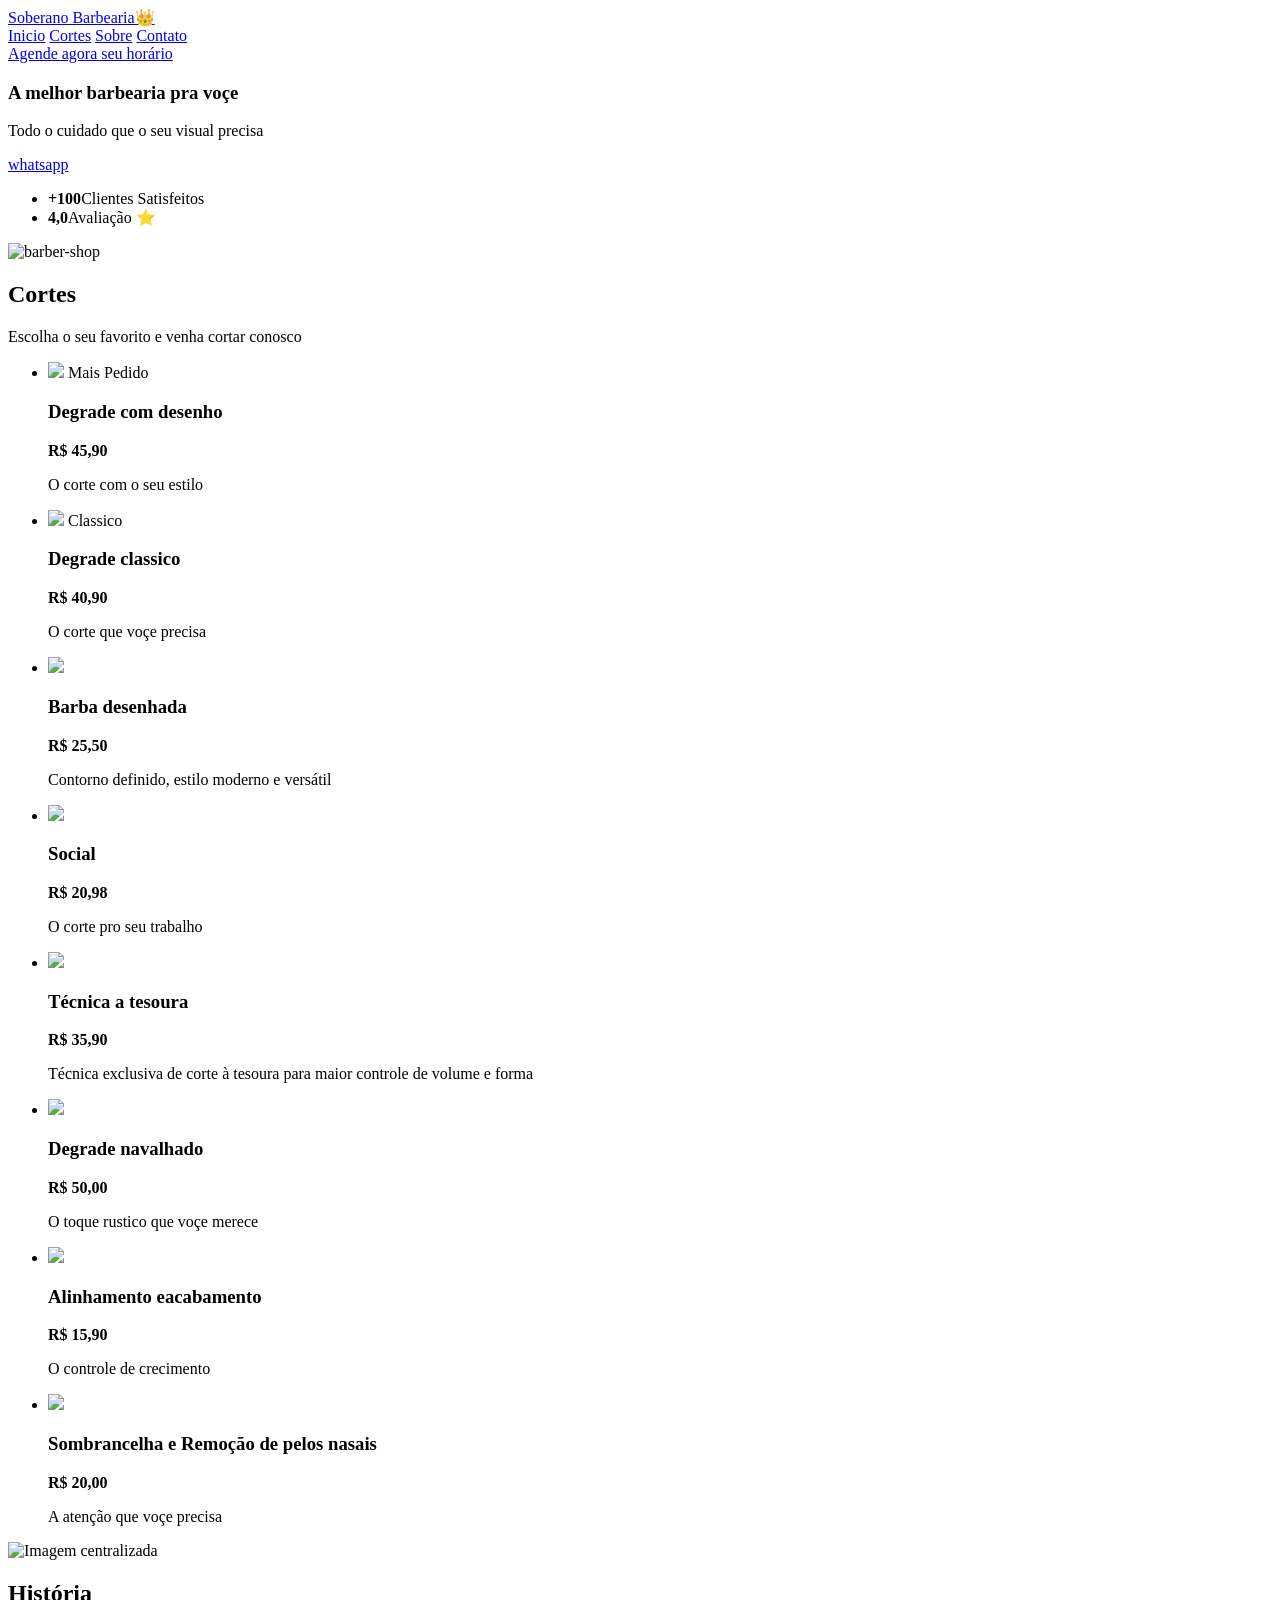
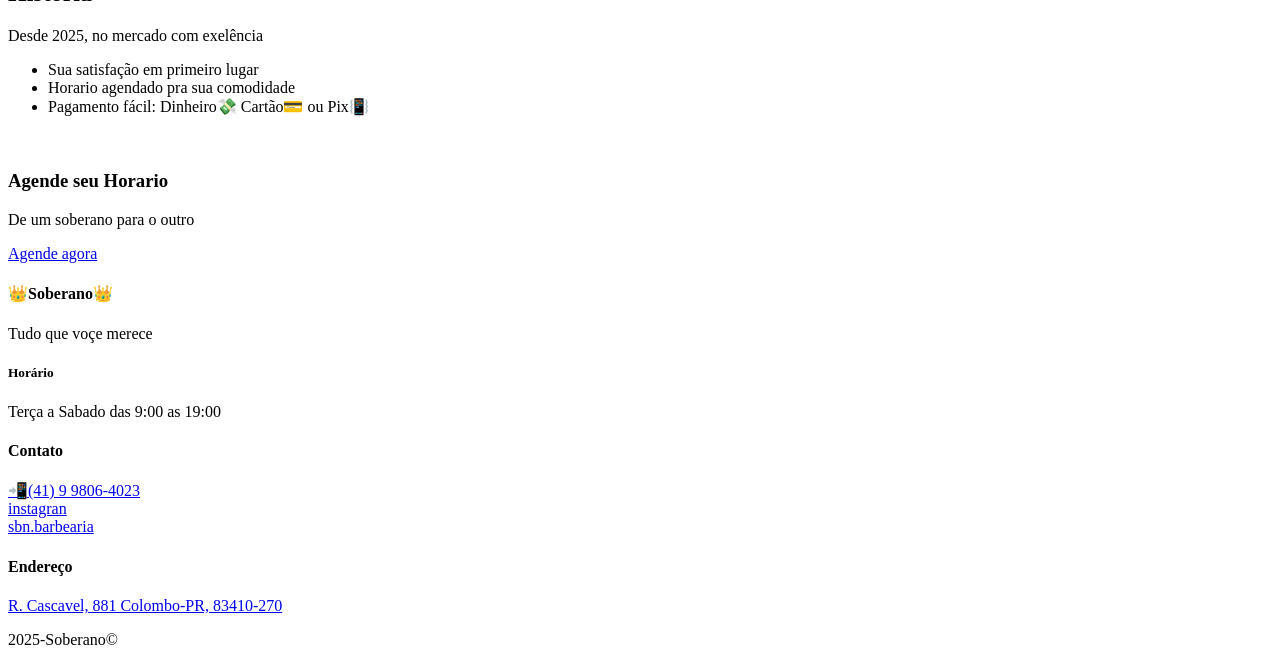
==== Site/index.html @ 10520ab2 "Rename index.html to Site/index.html" ====
<!DOCTYPE html>
<html lang="pt-br">

<head>
    <meta charset="UTF-8">
    <meta name="viewport" content="width=device-width, initial-scale=1.0">
    <link rel="stylesheet" href="styles.css">
    <title>Soberano Barbearia</title>
</head>

<body>
    <header>
        <a href="#" class="logo">Soberano Barbearia👑</a>
        <nav>
            <a href="#">Inicio</a>
            <a href="#Cortes">Cortes</a>
            <a href="#Sobre">Sobre</a>
            <a href="#Contato">Contato</a>
        </nav>
        <a href="https://api.whatsapp.com/send?phone=5541998064023&text=Ol%C3%A1%2C%20gostaria%20de%20marcar%20meu%20hor%C3%A1rio%21"
            class="btn">Agende agora seu horário</a>
    </header>

    <section id="home" class="hero-wrapper"></a>
        <article class="hero">
            <div>
                <h1>A melhor barbearia pra voçe</h1>
                <p>Todo o cuidado que o seu visual precisa</p>
                <nav class="hero_buttons">
                    <a id="#Cortes"></a>
                    <a href="https://api.whatsapp.com/send?phone=5541998064023&text=Ol%C3%A1%2C%20gostaria%20de%20marcar%20meu%20hor%C3%A1rio%21"
                        class="btn btn-online">whatsapp</a>
                </nav>
                <ul class="hero-stats">

                    <li><strong>+100</strong>Clientes Satisfeitos</li>
                    <li><strong>4,0</strong>Avaliação ⭐</li>

                </ul>

            </div>

            <img alt="barber-shop"
                src="https://images.unsplash.com/photo-1621605815971-fbc98d665033?q=80&w=1170&auto=format&fit=crop&ixlib=rb-4.1.0&ixid=M3wxMjA3fDB8MHxwaG90by1wYWdlfHx8fGVufDB8fHx8fA%3D%3D">
        </article>
    </section>

    </header>
    <section id="Cortes" class="Cortes">
        <h2>Cortes</h2>
        <p>Escolha o seu favorito e venha cortar conosco</p>
        <ul class="menu-grid">
            <li>
                <img
                    src="https://images.unsplash.com/photo-1568339434343-2a640a1a9946?q=80&w=735&auto=format&fit=crop&ixlib=rb-4.1.0&ixid=M3wxMjA3fDB8MHxwaG90by1wYWdlfHx8fGVufDB8fHx8fA%3D%3D">
                <span class="badge">Mais Pedido</span>
                <h3>Degrade com desenho</h3>
                <strong>R$ 45,90</strong>
                <p>O corte com o seu estilo</p>
            </li>
            <li>
                <img
                    src="https://images.unsplash.com/photo-1654097800183-574ba7368f74?q=80&w=735&auto=format&fit=crop&ixlib=rb-4.1.0&ixid=M3wxMjA3fDB8MHxwaG90by1wYWdlfHx8fGVufDB8fHx8fA%3D%3D">
                <span class="badge">Classico</span>
                <h3>Degrade classico</h3>
                <strong>R$ 40,90</strong>
                <p>O corte que voçe precisa</p>
            </li>
            <li>
                <img
                    src="https://images.unsplash.com/photo-1654097803253-d481b6751f29?q=80&w=1170&auto=format&fit=crop&ixlib=rb-4.1.0&ixid=M3wxMjA3fDB8MHxwaG90by1wYWdlfHx8fGVufDB8fHx8fA%3D%3D">
                <h3>Barba desenhada</h3>
                <strong>R$ 25,50</strong>
                <p>Contorno definido, estilo moderno e versátil</p>
            </li>
            <li>
                <img
                    src="https://images.unsplash.com/photo-1654097801176-cb1795fd0c5e?q=80&w=699&auto=format&fit=crop&ixlib=rb-4.1.0&ixid=M3wxMjA3fDB8MHxwaG90by1wYWdlfHx8fGVufDB8fHx8fA%3D%3D">
                <h3>Social</h3>
                <strong>R$ 20,98</strong>
                <p>O corte pro seu trabalho</p>
            </li>
            <li>
                <img
                    src="https://images.unsplash.com/photo-1672788694268-ecc234591d31?q=80&w=1170&auto=format&fit=crop&ixlib=rb-4.1.0&ixid=M3wxMjA3fDB8MHxwaG90by1wYWdlfHx8fGVufDB8fHx8fA%3D%3D">
                <h3>Técnica a tesoura</h3>
                <strong>R$ 35,90</strong>
                <p>Técnica exclusiva de corte à tesoura para maior controle de volume e forma</p>
            </li>
            <li>
                <img
                    src="https://images.unsplash.com/photo-1599351431202-1e0f0137899a?q=80&w=688&auto=format&fit=crop&ixlib=rb-4.1.0&ixid=M3wxMjA3fDB8MHxwaG90by1wYWdlfHx8fGVufDB8fHx8fA%3D%3D">
                <h3>Degrade navalhado</h3>
                <strong>R$ 50,00</strong>
                <p>O toque rustico que voçe merece </p>
            </li>
            <li>
                <img
                    src="https://images.unsplash.com/photo-1657105052497-f996284ffff8?q=80&w=687&auto=format&fit=crop&ixlib=rb-4.1.0&ixid=M3wxMjA3fDB8MHxwaG90by1wYWdlfHx8fGVufDB8fHx8fA%3D%3D">
                <h3>Alinhamento eacabamento </h3>
                <strong>R$ 15,90</strong>
                <p>O controle de crecimento </p>
            </li>
            <li>
                <img src="https://i.ytimg.com/vi/COpgUCrp1D4/maxresdefault.jpg">
                <h3>Sombrancelha e Remoção de pelos nasais</h3>
                <strong>R$ 20,00</strong>
                <p>A atenção que voçe precisa</p>
            </li>
        </ul>
    </section>


    <section id="Sobre" class="sobre"></section>
      <div class="container">
  <img src="https://ugc.production.linktr.ee/a5193967-86e5-4e42-9652-96c241978e84_Symbol-Br-A.png?io=true&size=avatar-v3_0" alt="Imagem centralizada">
</div>
 <article>
        <h2 class="sobre"><strong>História</strong></h2>
        <p class="sobre">Desde 2025, no mercado com exelência</p>
        <ul class="sobre">
            <li>Sua satisfação em primeiro lugar</li>
            <li>Horario agendado pra sua comodidade</li>
            <li>Pagamento fácil: Dinheiro💸 Cartão💳 ou Pix📳</li><br><br>
        </ul>
    </article>
    </section>

    <section id="cta" class="cta">
        <h3>Agende seu Horario</h3>
        <p>De um soberano para o outro</p>
        <a href="https://api.whatsapp.com/send?phone=5541998064023&text=Ol%C3%A1%2C%20gostaria%20de%20marcar%20meu%20hor%C3%A1rio%21"
            class="btn btn-light">Agende agora</a>
    </section>

    <footer id="Contato">
        <section>
            <h4>👑Soberano👑</h4>
            <p>Tudo que voçe merece</p>
        </section>
        <section>
            <h5>Horário</h4>
                <p>Terça a Sabado das 9:00 as 19:00 </p>
        </section>
        <section>
            <h4>Contato</h4>
            <a href="https://api.whatsapp.com/send?phone=5541998064023&text=Ol%C3%A1%2C%20gostaria%20de%20marcar%20meu%20hor%C3%A1rio%21"target="_blank">
                📲(41) 9 9806-4023</a><br>
            <a href="https://linktr.ee/sbn.barbearia?lt_utm_source=lt_share_link#490900986"target="_blank">instagran<br>sbn.barbearia</a>
        </section>
        <section>
            <h4>Endereço</h4>
            <a
                href="https://www.google.com/maps/place/R.+Cascavel,+881+-+Guaraituba,+Colombo+-+PR,+83410-270/@-25.3571976,-49.1734701,17z/data=!3m1!4b1!4m6!3m5!1s0x94dce8e7587c88ff:0x6d2a063dd739ff66!8m2!3d-25.3571977!4d-49.1685992!16s%2Fg%2F11c51vs4h8?authuser=0&entry=ttu&g_ep=EgoyMDI2MDEyNy4wIKXMDSoASAFQAw%3D%3D" target="_blank">
                R. Cascavel, 881 Colombo-PR, 83410-270</a>
            
        </section>



    </footer>

    <div class="Soberano">
        <p>2025-Soberano©️</p>
    </div>

</body>

</html>
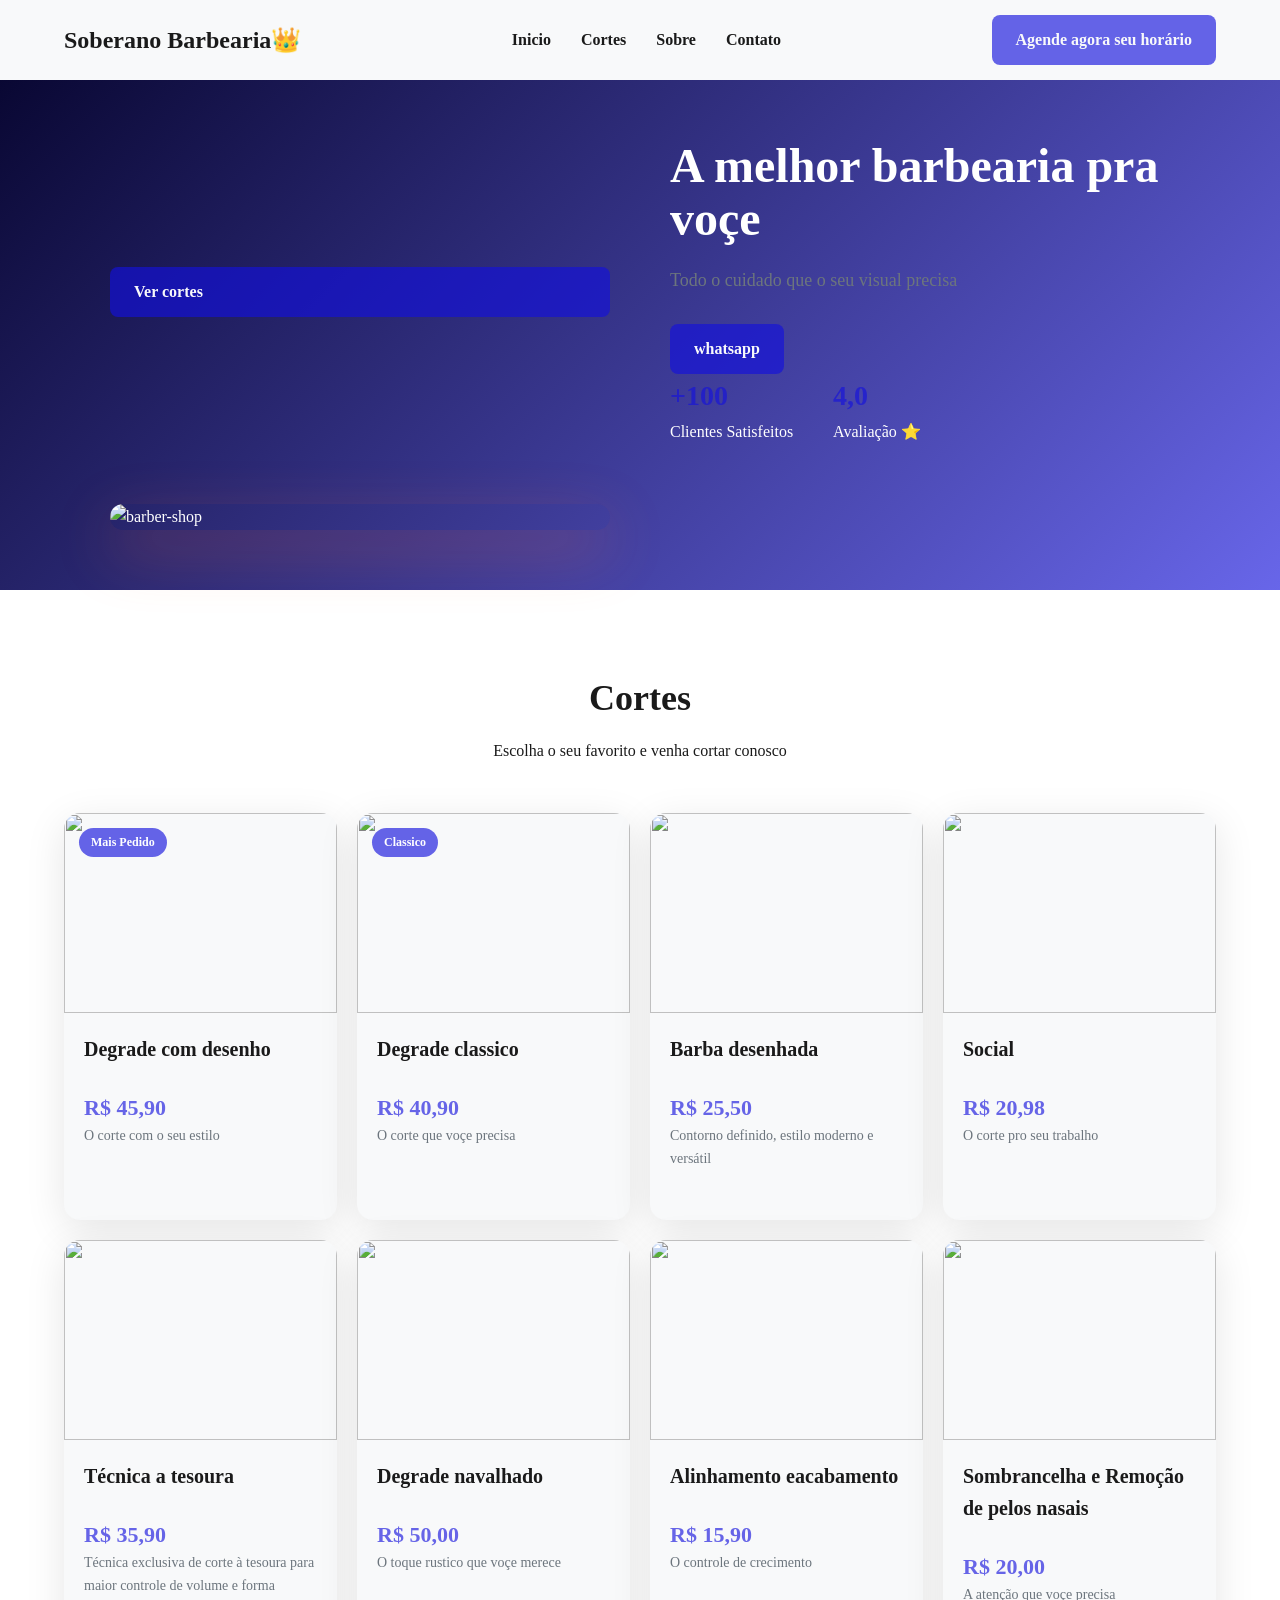
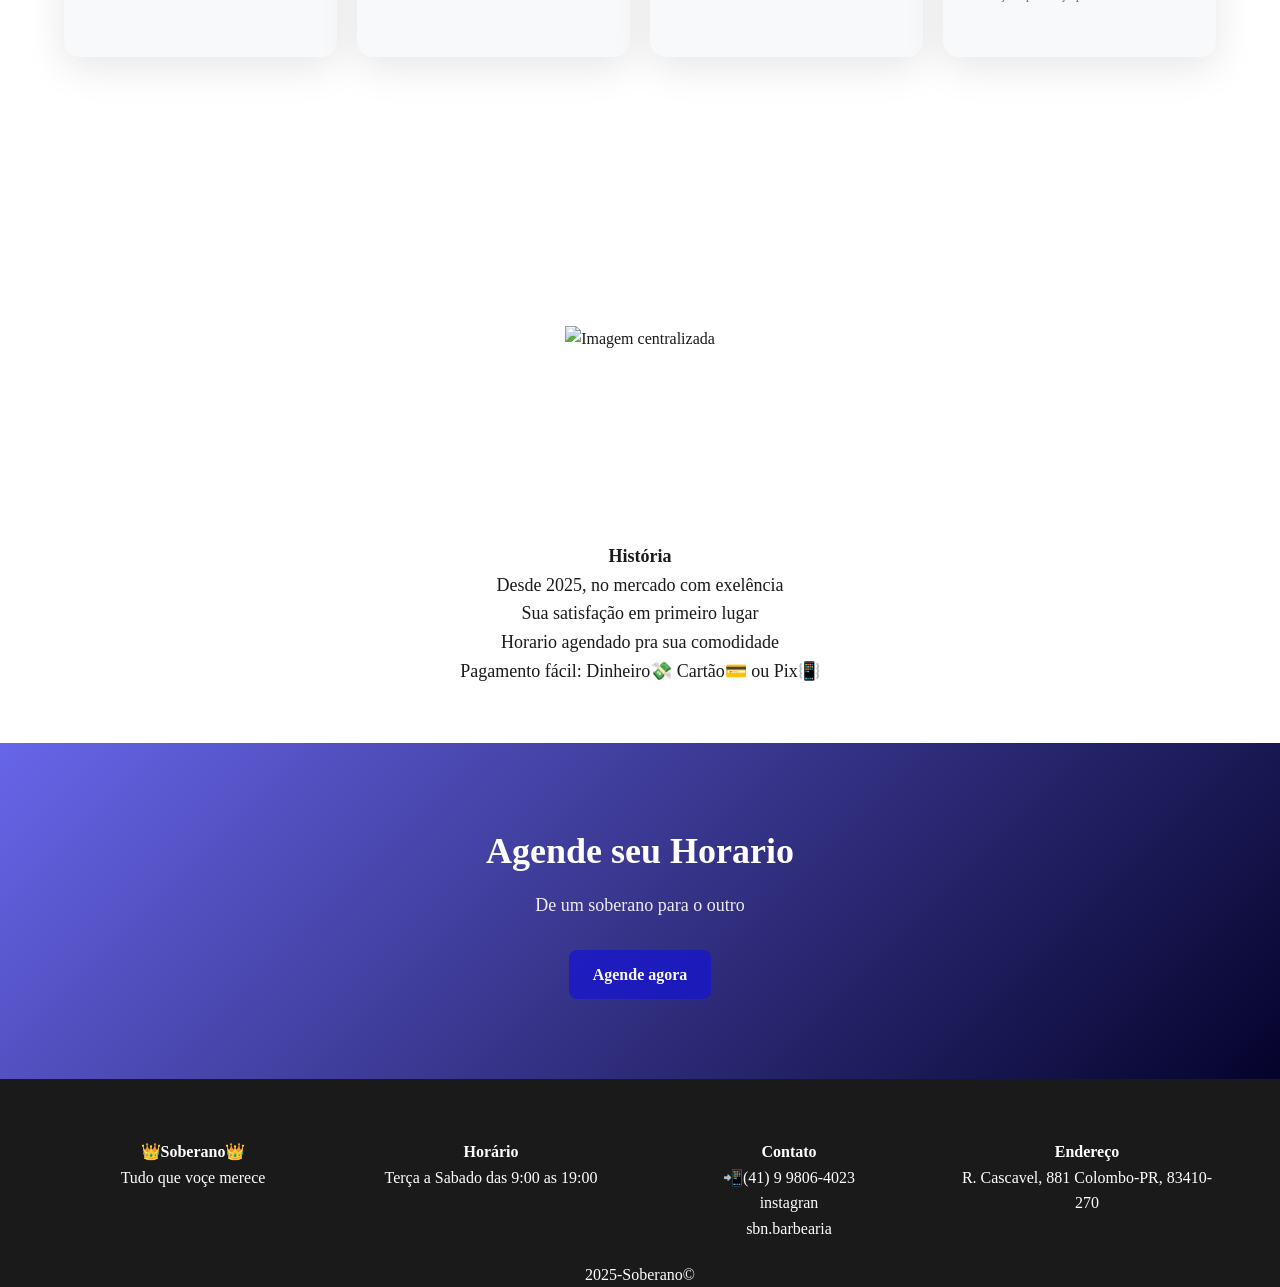
==== commit 07ed0aaf: "Fix HTML structure and update section headings" ====
--- a/Site/index.html
+++ b/Site/index.html
@@ -21,13 +21,13 @@
             class="btn">Agende agora seu horário</a>
     </header>
 
-    <section id="home" class="hero-wrapper"></a>
+    <section id="home" class="hero-wrapper">
         <article class="hero">
+               <a href="#Cortes" class="btn">Ver cortes</a>
             <div>
                 <h1>A melhor barbearia pra voçe</h1>
                 <p>Todo o cuidado que o seu visual precisa</p>
                 <nav class="hero_buttons">
-                    <a id="#Cortes"></a>
                     <a href="https://api.whatsapp.com/send?phone=5541998064023&text=Ol%C3%A1%2C%20gostaria%20de%20marcar%20meu%20hor%C3%A1rio%21"
                         class="btn btn-online">whatsapp</a>
                 </nav>
@@ -45,7 +45,6 @@
         </article>
     </section>
 
-    </header>
     <section id="Cortes" class="Cortes">
         <h2>Cortes</h2>
         <p>Escolha o seu favorito e venha cortar conosco</p>
@@ -139,7 +138,7 @@
             <p>Tudo que voçe merece</p>
         </section>
         <section>
-            <h5>Horário</h4>
+            <h4>Horário</h4>
                 <p>Terça a Sabado das 9:00 as 19:00 </p>
         </section>
         <section>
--- a/Site/styles.css
+++ b/Site/styles.css
@@ -0,0 +1,251 @@
+* {
+    margin: 0;
+    padding: 0;
+    box-sizing: border-box;
+}
+:root {
+    --primary: #1411dda4;
+    --dark: #1a1a1a;
+    --gray: #6c757d;
+    --light: #f8f9fa;
+    --radius: 16px;
+    --shadow: 0 10px 40px rgba(0, 0, 0, 0.1);
+}
+body {
+    font-family: Cambria, Cochin, Georgia, Times, 'Times New Roman', serif;
+    line-height: 1.6;
+    color: var(--dark);
+}
+a {
+    text-decoration: none;
+    color: inherit;
+}
+img {
+    max-width: 100%;
+    display: block;
+}
+ul {
+    list-style: none;
+}
+html {
+    scroll-behavior: smooth;
+}
+.btn {
+    background: var(--primary);
+    display: inline-block;
+    padding: 12px 24px;
+    color: #f8f9fa;
+    border-radius: 8px;
+    font-weight: 600;
+    transition: 0,3s;
+    cursor: pointer;
+}
+.btn:lingt {
+    filter: brightness(0,9);
+    transform: translateY(-2px);
+}
+.logo {
+    font-size: 24px;
+    font-weight: 700;
+}
+header {
+    position: fixed;
+    inset: 0 0 auto 0;
+    display: flex;
+    align-items: center;
+    justify-content: space-between;
+    padding: 15px 5%;
+    background: #f8f9fa;
+    box-shadow:var(--dark);
+    z-index: 99;
+}
+header nav {
+    display: flex;
+    gap: 30px;
+}
+header nav a {
+    font-weight: 600;
+}
+header nav a:hover {
+color: var(--primary);
+}
+.hero-wrapper{
+    background: linear-gradient(135deg, #05032b,#1411dda4);
+    padding-top: 80px;
+}
+.hero{
+      display: grid;
+    grid-template-columns: 1fr 1fr;
+    align-items: center;
+    gap: 60px;
+    max-width: 1100px;
+    margin: 0 auto;
+    padding: 60px 20px;
+    color: #fff;
+}
+.hero h1 {
+    font-size: 48px;
+    line-height: 1.1;
+    margin-bottom: 20px;
+}
+.hero p {
+    font-size: 18px;
+    color: var(--gray);
+    margin-bottom: 30px;
+}
+
+.hero img {
+    border-radius: var(--radius);
+    box-shadow: 0 20px 60px rgba(255,107,53,0.3);
+}
+
+.hero-buttons {
+    display: flex;
+    gap: 15px;
+    margin-bottom: 40px;
+}
+
+.hero-stats {
+    display: flex;
+    gap: 40px;
+}
+
+.hero-stats li {
+    display: flex;
+    flex-direction: column;
+}
+
+.hero-stats span {
+    font-size: 14px;
+    color: var(--primary);
+}
+
+.hero-stats strong {
+    font-size: 28px;
+    color: var(--primary);
+}
+
+.Cortes {
+    padding: 80px 5%;
+    text-align: center;
+}
+
+.Cortes h2 {
+    font-size: 36px;
+    margin-bottom: 10px;
+}
+
+.Cortes p {
+    color: var(--dark);
+    margin-bottom: 50px;
+}
+
+.menu-grid {
+    display: grid;
+    grid-template-columns: repeat(auto-fit, minmax(250px, 1fr));
+    gap: 20px;
+    max-width: 1200px;
+    margin: 0 auto;
+}
+
+.menu-grid li {
+    position: relative;
+    background-color: var(--light);
+    border-radius: var(--radius);
+    overflow: hidden;
+    box-shadow: var(--shadow);
+    text-align: left;
+}
+
+.menu-grid li img {
+    width: 100%;
+    height: 200px;
+    object-fit: cover;
+}
+
+.badge {
+    position: absolute;
+    top: 15px;
+    left: 15px;
+    background-color: var(--primary);
+    color: #fff;
+    padding: 5px 12px;
+    border-radius: 20px;
+    font-size: 12px;
+    font-weight: 600;
+}
+
+.menu-grid h3 {
+    padding: 20px 20px 10px;
+    font-size: 20px;
+}
+
+.menu-grid  p {
+    padding: 0 20px;
+    font-size: 14px;
+    color: var(--gray);
+}
+
+.menu-grid strong {
+    display: block;
+    padding: 15px 20px 0;
+    font-size: 22px;
+    color: var(--primary);
+}
+
+.menu-grid .btn {
+    display: block;
+    margin: 15px 20px 20px;
+    text-align: center;
+    padding: 10px;
+} 
+
+.cta {
+    padding: 80px 5%;
+    text-align: center;
+    background: linear-gradient(135deg,var(--primary), #05032b);
+}
+
+.cta h3 {
+    font-size: 36px;
+    color: #fff;
+    margin-bottom: 10px;
+}
+
+.cta p {
+    color: rgba(255,255,255,0.9);
+    font-size: 18px;
+    margin-bottom: 30px;
+}
+
+footer {
+    display: grid;
+    grid-template-columns: repeat(4,5fr);
+    gap: 40px;
+    padding: 60px 5% 20px;
+    background: var(--dark);
+    color: #fff;
+    text-align: center;
+}
+
+footer .copy {
+    grid-column: 1/-1;
+    text-align: center;
+}
+.Soberano{
+text-align: center;
+background: #1a1a1a;
+color: #fff;
+}
+
+.sobre{
+    text-align: center;
+    font-size: large;
+}
+
+.container {
+  display: grid;
+  place-items: center; 
+  height: 45vh;
+}
+
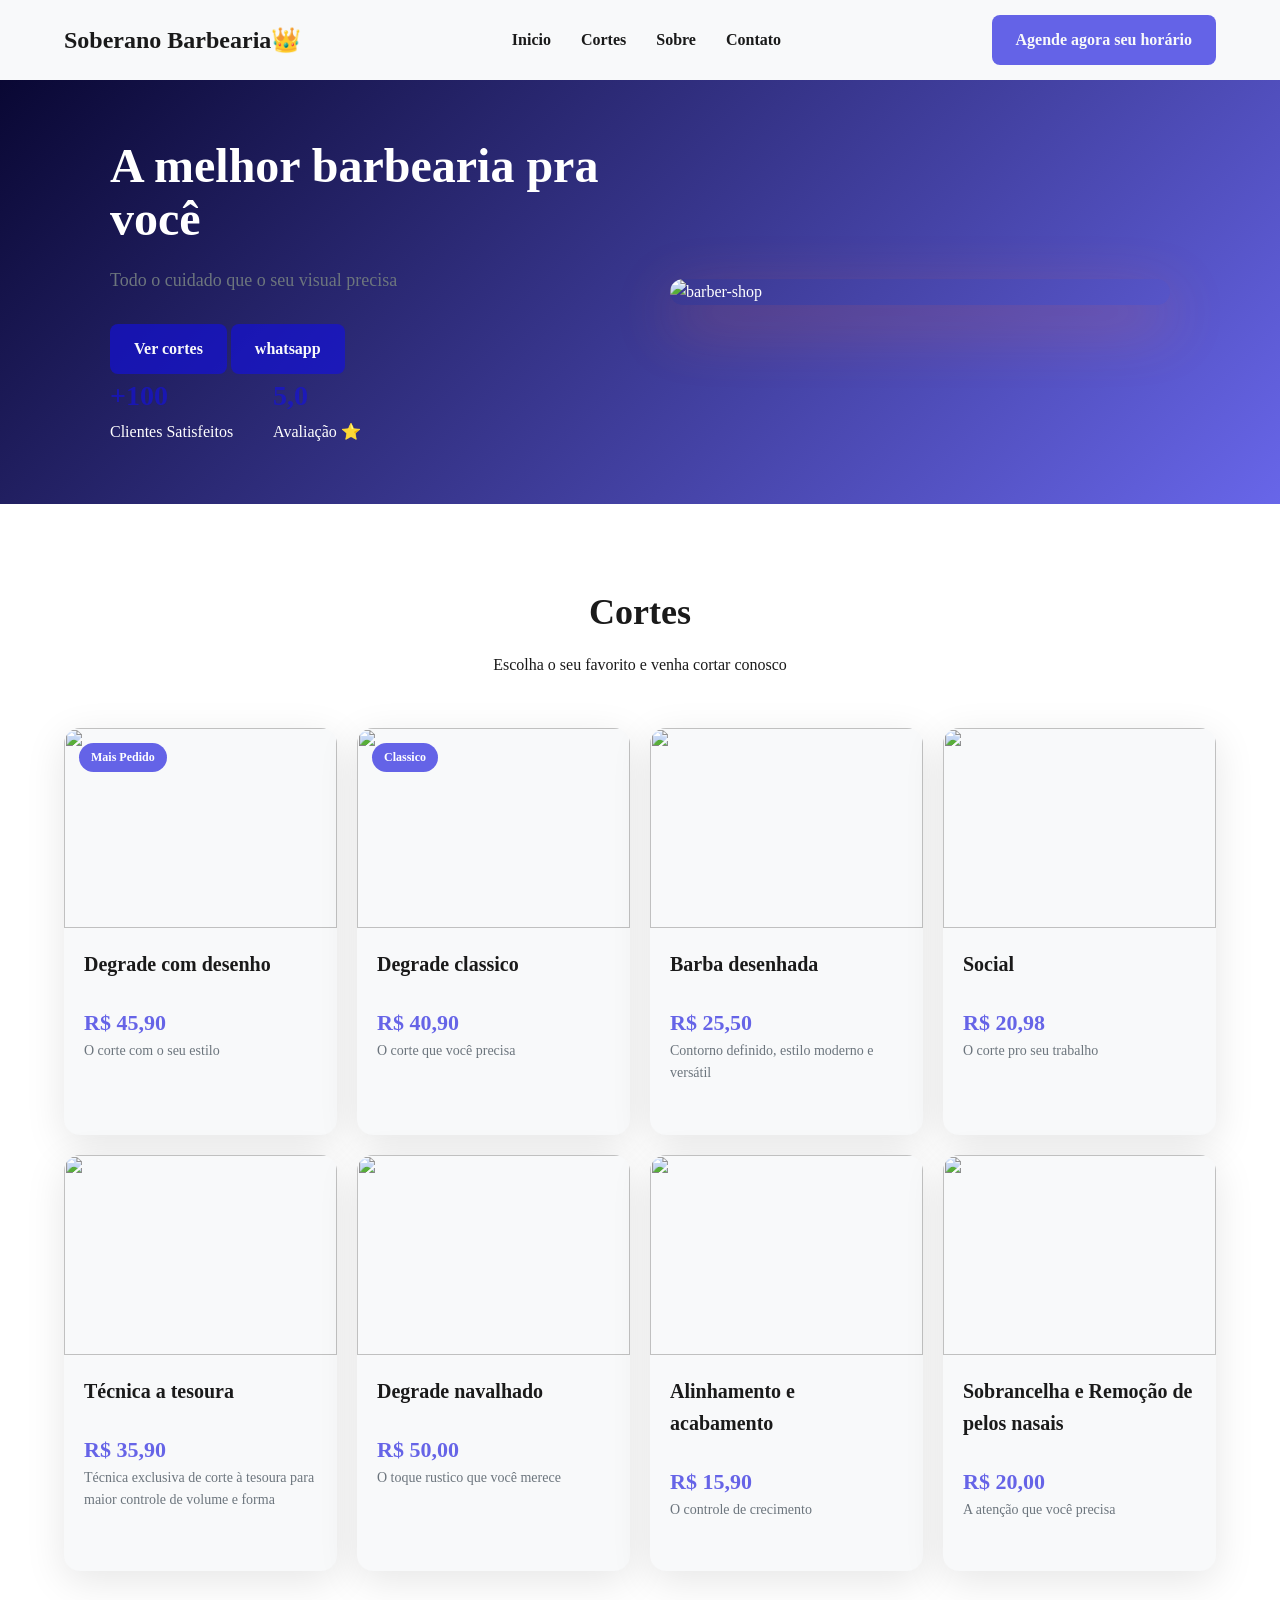
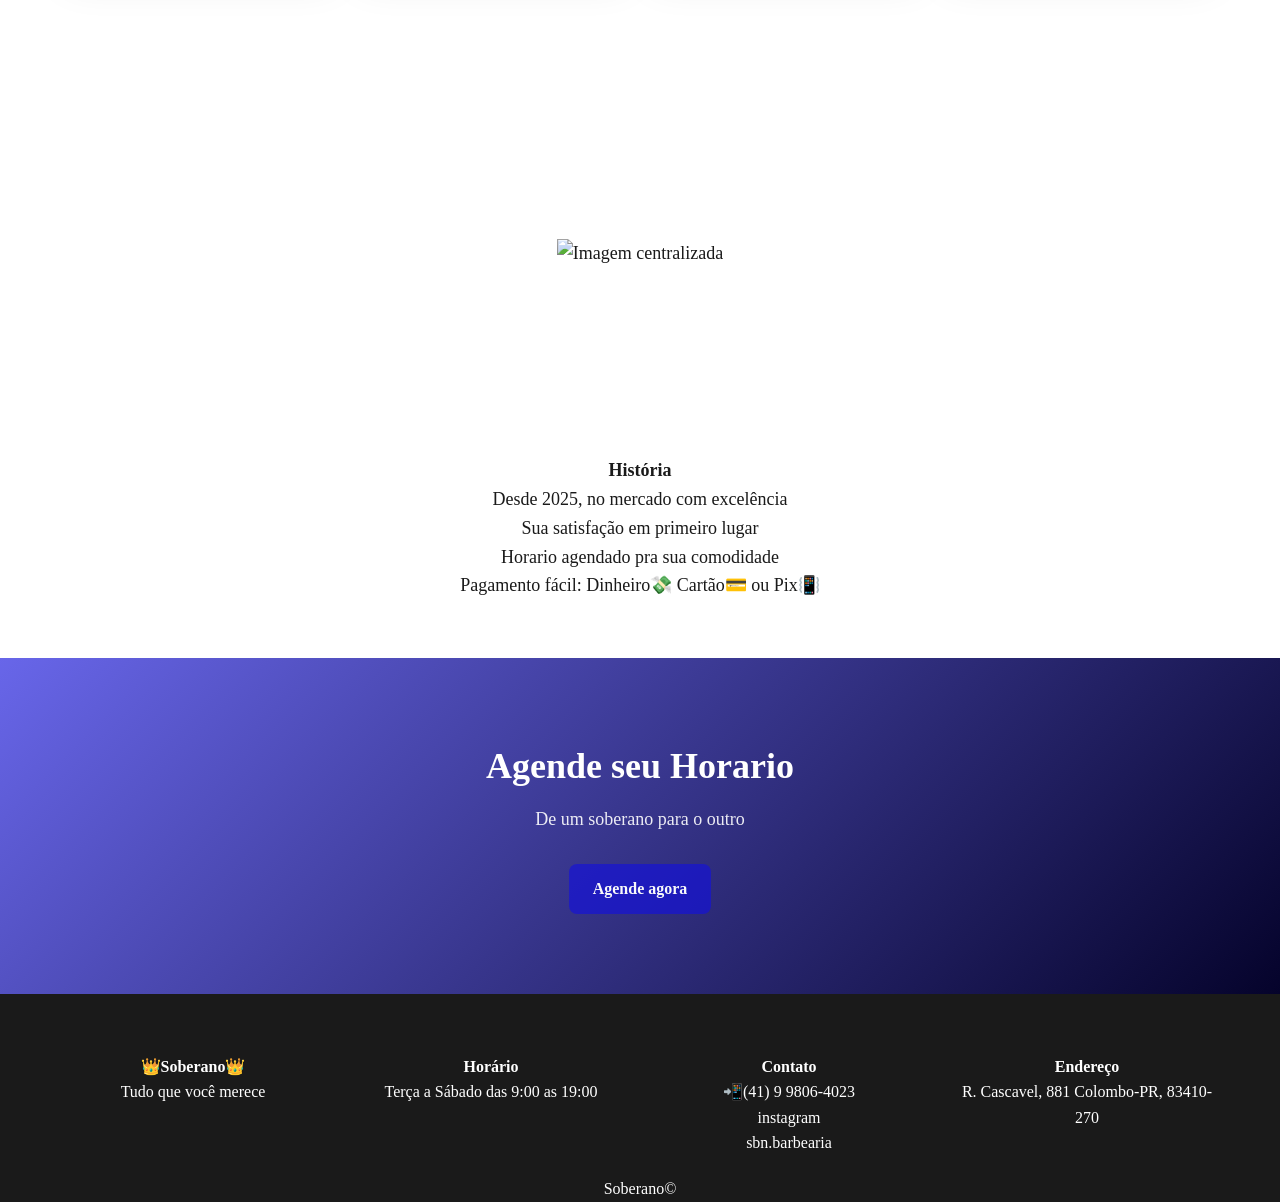
==== commit 8d25591c: "Enhance index.html with SEO and text corrections Updated various text elements for spelling and gram" ====
--- a/Site/index.html
+++ b/Site/index.html
@@ -6,8 +6,10 @@
     <meta name="viewport" content="width=device-width, initial-scale=1.0">
     <link rel="stylesheet" href="styles.css">
     <title>Soberano Barbearia</title>
+    <meta name="description" content="Barbearia em Colombo-PR especializada em degradês, barba desenhada e cortes personalizados. Agende seu horário pelo WhatsApp.">
+    <link rel="icon" type="image/png" href="https://ugc.production.linktr.ee/a5193967-86e5-4e42-9652-96c241978e84_Symbol-Br-A.png?io=true&size=avatar-v3_0">
 </head>
-
+    
 <body>
     <header>
         <a href="#" class="logo">Soberano Barbearia👑</a>
@@ -22,27 +24,24 @@
     </header>
 
     <section id="home" class="hero-wrapper">
-        <article class="hero">
-               <a href="#Cortes" class="btn">Ver cortes</a>
-            <div>
-                <h1>A melhor barbearia pra voçe</h1>
-                <p>Todo o cuidado que o seu visual precisa</p>
-                <nav class="hero_buttons">
-                    <a href="https://api.whatsapp.com/send?phone=5541998064023&text=Ol%C3%A1%2C%20gostaria%20de%20marcar%20meu%20hor%C3%A1rio%21"
-                        class="btn btn-online">whatsapp</a>
-                </nav>
-                <ul class="hero-stats">
+<article class="hero">
+    <div>
+        <h1>A melhor barbearia pra você</h1>
+        <p>Todo o cuidado que o seu visual precisa</p>
+        <nav class="hero_buttons">
+            <a href="#Cortes" class="btn">Ver cortes</a>
+            <a href="https://api.whatsapp.com/send?phone=5541998064023&text=Ol%C3%A1%2C%20gostaria%20de%20marcar%20meu%20hor%C3%A1rio%21"
+                class="btn btn-online">whatsapp</a>
+        </nav>
+        <ul class="hero-stats">
+            <li><strong>+100</strong>Clientes Satisfeitos</li>
+            <li><strong>5,0</strong>Avaliação ⭐</li>
+        </ul>
+    </div>
 
-                    <li><strong>+100</strong>Clientes Satisfeitos</li>
-                    <li><strong>4,0</strong>Avaliação ⭐</li>
-
-                </ul>
-
-            </div>
-
-            <img alt="barber-shop"
-                src="https://images.unsplash.com/photo-1621605815971-fbc98d665033?q=80&w=1170&auto=format&fit=crop&ixlib=rb-4.1.0&ixid=M3wxMjA3fDB8MHxwaG90by1wYWdlfHx8fGVufDB8fHx8fA%3D%3D">
-        </article>
+    <img loading="lazy"
+        alt="barber-shop" src="https://images.unsplash.com/photo-1621605815971-fbc98d665033?q=80&w=1170&auto=format&fit=crop&ixlib=rb-4.1.0&ixid=M3wxMjA3fDB8MHxwaG90by1wYWdlfHx8fGVufDB8fHx8fA%3D%3D">
+</article>
     </section>
 
     <section id="Cortes" class="Cortes">
@@ -50,7 +49,7 @@
         <p>Escolha o seu favorito e venha cortar conosco</p>
         <ul class="menu-grid">
             <li>
-                <img
+                <img loading="lazy"
                     src="https://images.unsplash.com/photo-1568339434343-2a640a1a9946?q=80&w=735&auto=format&fit=crop&ixlib=rb-4.1.0&ixid=M3wxMjA3fDB8MHxwaG90by1wYWdlfHx8fGVufDB8fHx8fA%3D%3D">
                 <span class="badge">Mais Pedido</span>
                 <h3>Degrade com desenho</h3>
@@ -58,15 +57,15 @@
                 <p>O corte com o seu estilo</p>
             </li>
             <li>
-                <img
+                <img loading="lazy"
                     src="https://images.unsplash.com/photo-1654097800183-574ba7368f74?q=80&w=735&auto=format&fit=crop&ixlib=rb-4.1.0&ixid=M3wxMjA3fDB8MHxwaG90by1wYWdlfHx8fGVufDB8fHx8fA%3D%3D">
                 <span class="badge">Classico</span>
                 <h3>Degrade classico</h3>
                 <strong>R$ 40,90</strong>
-                <p>O corte que voçe precisa</p>
+                <p>O corte que você precisa</p>
             </li>
             <li>
-                <img
+                <img loading="lazy"
                     src="https://images.unsplash.com/photo-1654097803253-d481b6751f29?q=80&w=1170&auto=format&fit=crop&ixlib=rb-4.1.0&ixid=M3wxMjA3fDB8MHxwaG90by1wYWdlfHx8fGVufDB8fHx8fA%3D%3D">
                 <h3>Barba desenhada</h3>
                 <strong>R$ 25,50</strong>
@@ -80,43 +79,45 @@
                 <p>O corte pro seu trabalho</p>
             </li>
             <li>
-                <img
+                <img loading="lazy"
                     src="https://images.unsplash.com/photo-1672788694268-ecc234591d31?q=80&w=1170&auto=format&fit=crop&ixlib=rb-4.1.0&ixid=M3wxMjA3fDB8MHxwaG90by1wYWdlfHx8fGVufDB8fHx8fA%3D%3D">
                 <h3>Técnica a tesoura</h3>
                 <strong>R$ 35,90</strong>
                 <p>Técnica exclusiva de corte à tesoura para maior controle de volume e forma</p>
             </li>
             <li>
-                <img
+                <img loading="lazy"
                     src="https://images.unsplash.com/photo-1599351431202-1e0f0137899a?q=80&w=688&auto=format&fit=crop&ixlib=rb-4.1.0&ixid=M3wxMjA3fDB8MHxwaG90by1wYWdlfHx8fGVufDB8fHx8fA%3D%3D">
                 <h3>Degrade navalhado</h3>
                 <strong>R$ 50,00</strong>
-                <p>O toque rustico que voçe merece </p>
+                <p>O toque rustico que você merece </p>
             </li>
             <li>
-                <img
+                <img loading="lazy"
                     src="https://images.unsplash.com/photo-1657105052497-f996284ffff8?q=80&w=687&auto=format&fit=crop&ixlib=rb-4.1.0&ixid=M3wxMjA3fDB8MHxwaG90by1wYWdlfHx8fGVufDB8fHx8fA%3D%3D">
-                <h3>Alinhamento eacabamento </h3>
+                <h3>Alinhamento e acabamento </h3>
                 <strong>R$ 15,90</strong>
                 <p>O controle de crecimento </p>
             </li>
             <li>
-                <img src="https://i.ytimg.com/vi/COpgUCrp1D4/maxresdefault.jpg">
-                <h3>Sombrancelha e Remoção de pelos nasais</h3>
+                <img loading="lazy"
+                    src="https://i.ytimg.com/vi/COpgUCrp1D4/maxresdefault.jpg">
+                <h3>Sobrancelha e Remoção de pelos nasais</h3>
                 <strong>R$ 20,00</strong>
-                <p>A atenção que voçe precisa</p>
+                <p>A atenção que você precisa</p>
             </li>
         </ul>
     </section>
 
 
-    <section id="Sobre" class="sobre"></section>
+    <section id="Sobre" class="sobre">
       <div class="container">
-  <img src="https://ugc.production.linktr.ee/a5193967-86e5-4e42-9652-96c241978e84_Symbol-Br-A.png?io=true&size=avatar-v3_0" alt="Imagem centralizada">
+  <img loading="lazy" 
+      src="https://ugc.production.linktr.ee/a5193967-86e5-4e42-9652-96c241978e84_Symbol-Br-A.png?io=true&size=avatar-v3_0" alt="Imagem centralizada">
 </div>
  <article>
         <h2 class="sobre"><strong>História</strong></h2>
-        <p class="sobre">Desde 2025, no mercado com exelência</p>
+        <p class="sobre">Desde 2025, no mercado com excelência</p>
         <ul class="sobre">
             <li>Sua satisfação em primeiro lugar</li>
             <li>Horario agendado pra sua comodidade</li>
@@ -135,23 +136,22 @@
     <footer id="Contato">
         <section>
             <h4>👑Soberano👑</h4>
-            <p>Tudo que voçe merece</p>
+            <p>Tudo que você merece</p>
         </section>
         <section>
             <h4>Horário</h4>
-                <p>Terça a Sabado das 9:00 as 19:00 </p>
+                <p>Terça a Sábado das 9:00 as 19:00 </p>
         </section>
         <section>
             <h4>Contato</h4>
-            <a href="https://api.whatsapp.com/send?phone=5541998064023&text=Ol%C3%A1%2C%20gostaria%20de%20marcar%20meu%20hor%C3%A1rio%21"target="_blank">
+            <a href="https://api.whatsapp.com/send?phone=5541998064023&text=Ol%C3%A1%2C%20gostaria%20de%20marcar%20meu%20hor%C3%A1rio%21" target="_blank" rel="noopener noreferrer">
                 📲(41) 9 9806-4023</a><br>
-            <a href="https://linktr.ee/sbn.barbearia?lt_utm_source=lt_share_link#490900986"target="_blank">instagran<br>sbn.barbearia</a>
+            <a href="https://linktr.ee/sbn.barbearia?lt_utm_source=lt_share_link#490900986" target="_blank" rel="noopener noreferrer">instagram<br>sbn.barbearia</a>
         </section>
         <section>
             <h4>Endereço</h4>
-            <a
-                href="https://www.google.com/maps/place/R.+Cascavel,+881+-+Guaraituba,+Colombo+-+PR,+83410-270/@-25.3571976,-49.1734701,17z/data=!3m1!4b1!4m6!3m5!1s0x94dce8e7587c88ff:0x6d2a063dd739ff66!8m2!3d-25.3571977!4d-49.1685992!16s%2Fg%2F11c51vs4h8?authuser=0&entry=ttu&g_ep=EgoyMDI2MDEyNy4wIKXMDSoASAFQAw%3D%3D" target="_blank">
-                R. Cascavel, 881 Colombo-PR, 83410-270</a>
+       <a href="https://www.google.com/maps/place/R.+Cascavel,+881+-+Guaraituba,+Colombo+-+PR,+83410-270/@-25.3571976,-49.1734701,17z/data=!3m1!4b1!4m6!3m5!1s0x94dce8e7587c88ff:0x6d2a063dd739ff66!8m2!3d-25.3571977!4d-49.1685992!16s%2Fg%2F11c51vs4h8?authuser=0&entry=ttu&g_ep=EgoyMDI2MDEyNy4wIKXMDSoASAFQAw%3D%3D" target="_blank" rel="noopener noreferrer">
+            R. Cascavel, 881 Colombo-PR, 83410-270</a>
             
         </section>
 
@@ -160,7 +160,7 @@
     </footer>
 
     <div class="Soberano">
-        <p>2025-Soberano©️</p>
+        <p>Soberano©️</p>
     </div>
 
 </body>
--- a/Site/styles.css
+++ b/Site/styles.css
@@ -37,11 +37,11 @@
     color: #f8f9fa;
     border-radius: 8px;
     font-weight: 600;
-    transition: 0,3s;
+    transition: 0.3s;
     cursor: pointer;
 }
-.btn:lingt {
-    filter: brightness(0,9);
+.btn:hover {
+    filter: brightness(0.9);
     transform: translateY(-2px);
 }
 .logo {
@@ -56,7 +56,6 @@
     justify-content: space-between;
     padding: 15px 5%;
     background: #f8f9fa;
-    box-shadow:var(--dark);
     z-index: 99;
 }
 header nav {
@@ -220,7 +219,7 @@
 
 footer {
     display: grid;
-    grid-template-columns: repeat(4,5fr);
+    grid-template-columns: repeat(4, 1fr);
     gap: 40px;
     padding: 60px 5% 20px;
     background: var(--dark);
@@ -249,3 +248,8 @@
   height: 45vh;
 }
 
+ @media (max-width: 768px) {
+     .hero { grid-template-columns: 1fr; }
+     footer { grid-template-columns: 1fr 1fr; }
+   }
+
